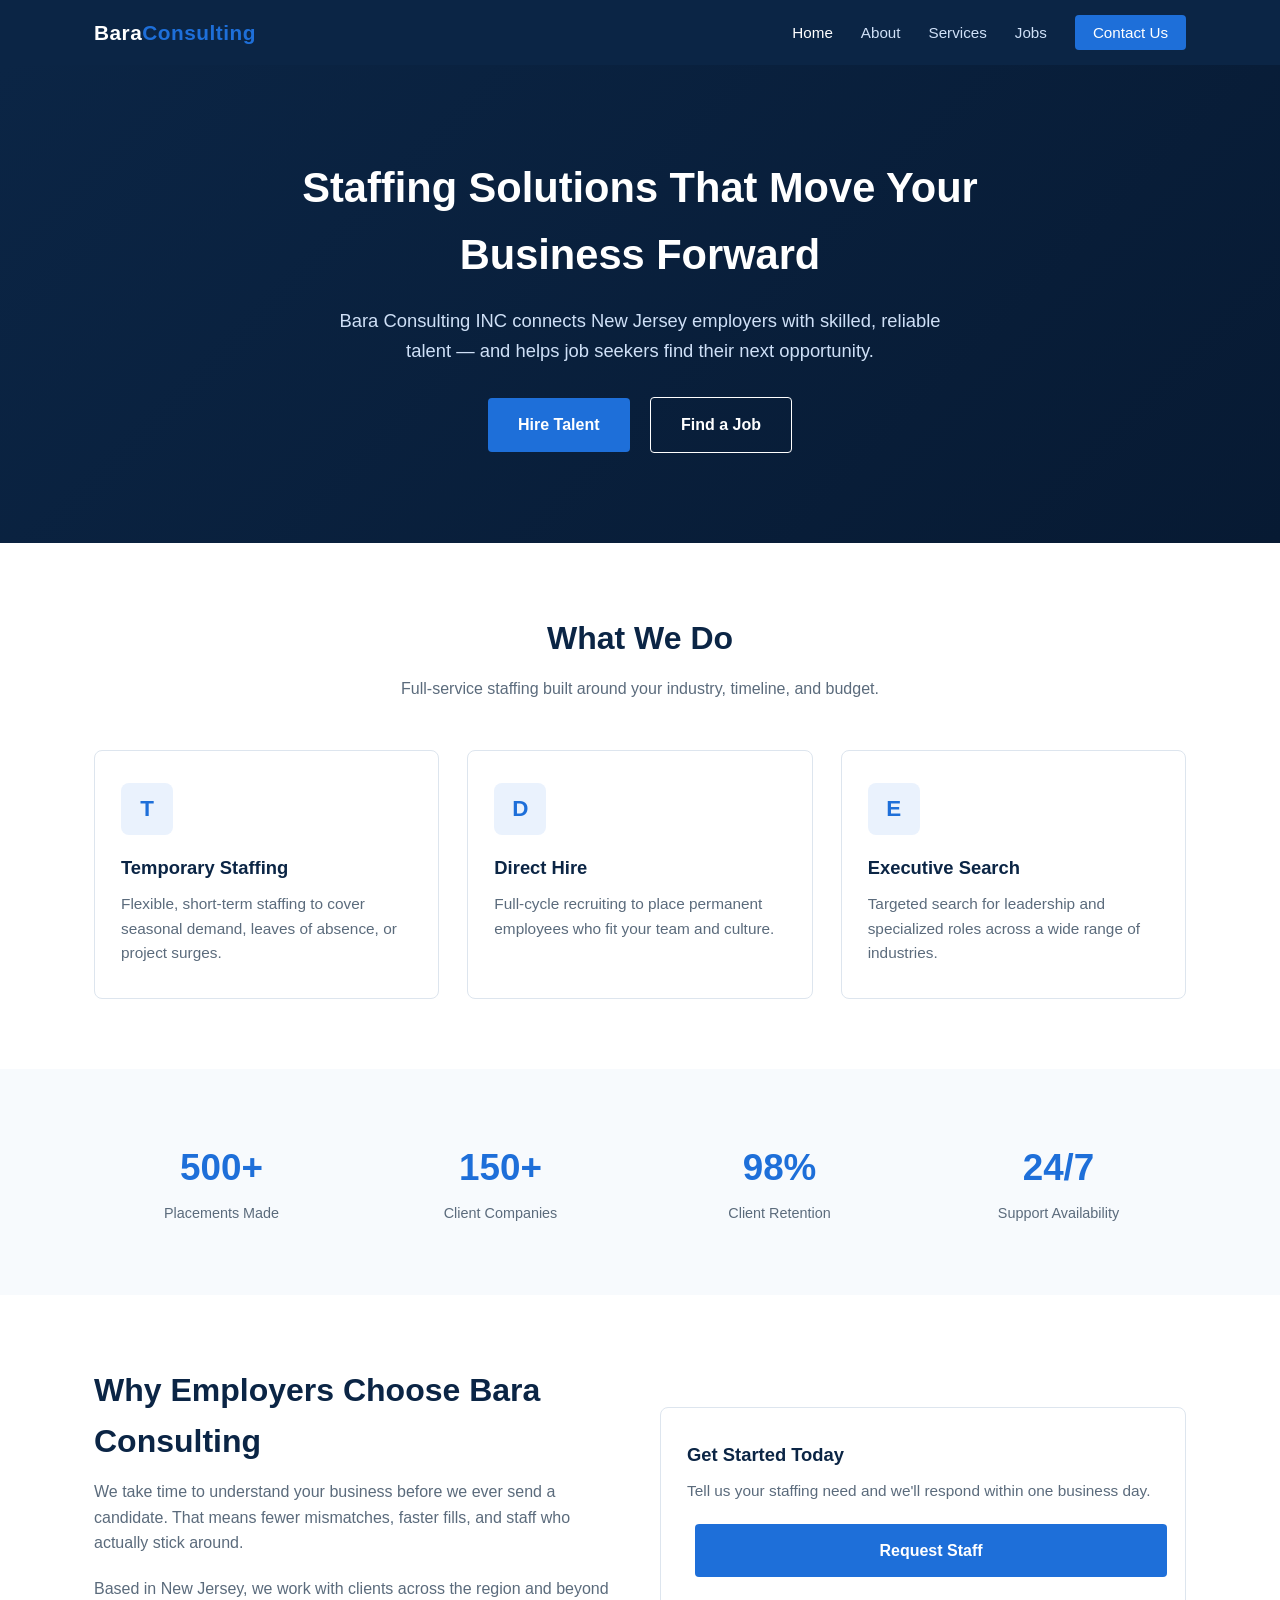
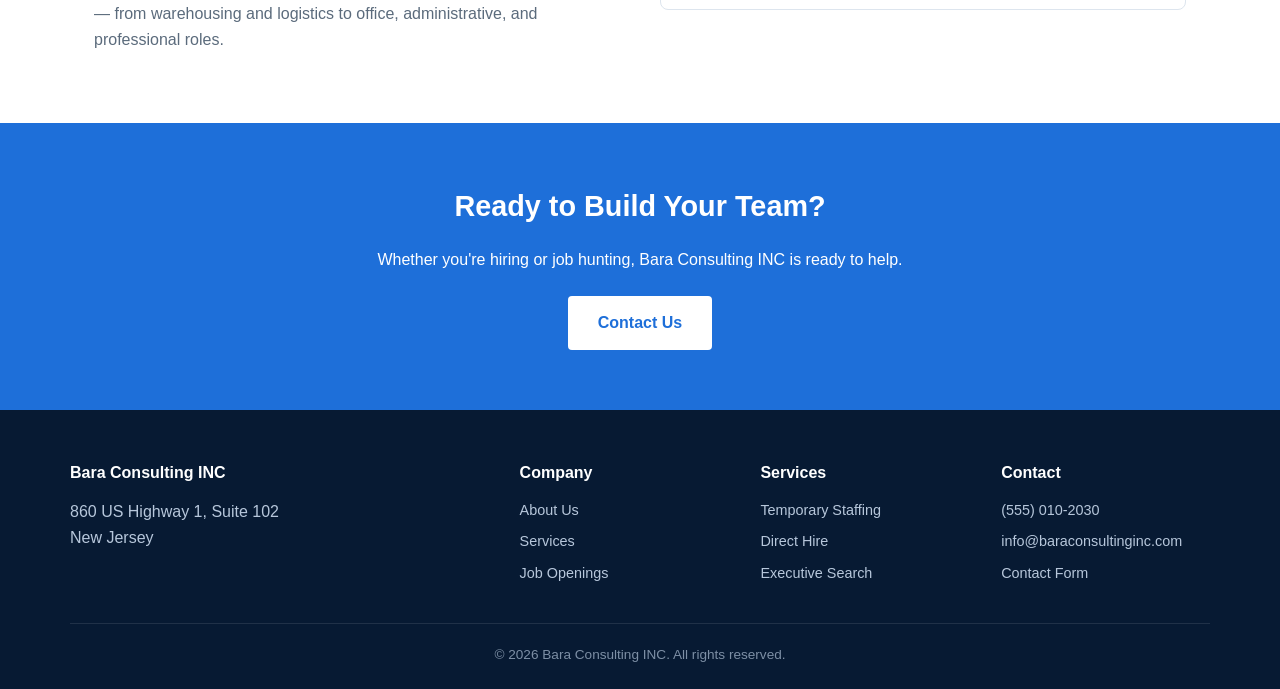
==== index.html @ d2746bca "Initial Bara Consulting INC staffing site" ====
<!DOCTYPE html>
<html lang="en">
<head>
<meta charset="UTF-8">
<meta name="viewport" content="width=device-width, initial-scale=1.0">
<title>Bara Consulting INC | Staffing Solutions New Jersey</title>
<meta name="description" content="Bara Consulting INC connects NJ businesses with qualified talent through temporary, direct-hire, and executive staffing services.">
<link rel="stylesheet" href="css/style.css">
</head>
<body>

<header>
  <div class="navbar">
    <a href="index.html" class="logo">Bara<span>Consulting</span></a>
    <nav>
      <ul>
        <li><a href="index.html" class="active">Home</a></li>
        <li><a href="about.html">About</a></li>
        <li><a href="services.html">Services</a></li>
        <li><a href="jobs.html">Jobs</a></li>
        <li><a href="contact.html" class="nav-cta">Contact Us</a></li>
      </ul>
    </nav>
  </div>
</header>

<section class="hero">
  <div class="container">
    <h1>Staffing Solutions That Move Your Business Forward</h1>
    <p>Bara Consulting INC connects New Jersey employers with skilled, reliable talent — and helps job seekers find their next opportunity.</p>
    <a href="contact.html" class="btn">Hire Talent</a>
    <a href="jobs.html" class="btn btn-outline">Find a Job</a>
  </div>
</section>

<section>
  <div class="container">
    <h2 class="section-title">What We Do</h2>
    <p class="section-sub">Full-service staffing built around your industry, timeline, and budget.</p>
    <div class="grid-3">
      <div class="card">
        <div class="icon">T</div>
        <h3>Temporary Staffing</h3>
        <p>Flexible, short-term staffing to cover seasonal demand, leaves of absence, or project surges.</p>
      </div>
      <div class="card">
        <div class="icon">D</div>
        <h3>Direct Hire</h3>
        <p>Full-cycle recruiting to place permanent employees who fit your team and culture.</p>
      </div>
      <div class="card">
        <div class="icon">E</div>
        <h3>Executive Search</h3>
        <p>Targeted search for leadership and specialized roles across a wide range of industries.</p>
      </div>
    </div>
  </div>
</section>

<section class="bg-light">
  <div class="container">
    <div class="stats">
      <div>
        <div class="num">500+</div>
        <div class="label">Placements Made</div>
      </div>
      <div>
        <div class="num">150+</div>
        <div class="label">Client Companies</div>
      </div>
      <div>
        <div class="num">98%</div>
        <div class="label">Client Retention</div>
      </div>
      <div>
        <div class="num">24/7</div>
        <div class="label">Support Availability</div>
      </div>
    </div>
  </div>
</section>

<section>
  <div class="container grid-2">
    <div>
      <h2 class="section-title" style="text-align:left">Why Employers Choose Bara Consulting</h2>
      <p style="color:var(--gray); margin-bottom:20px;">We take time to understand your business before we ever send a candidate. That means fewer mismatches, faster fills, and staff who actually stick around.</p>
      <p style="color:var(--gray);">Based in New Jersey, we work with clients across the region and beyond — from warehousing and logistics to office, administrative, and professional roles.</p>
    </div>
    <div class="card">
      <h3>Get Started Today</h3>
      <p style="margin-bottom:20px;">Tell us your staffing need and we'll respond within one business day.</p>
      <a href="contact.html" class="btn" style="width:100%; text-align:center;">Request Staff</a>
    </div>
  </div>
</section>

<div class="cta-band">
  <h2>Ready to Build Your Team?</h2>
  <p style="margin-bottom:24px;">Whether you're hiring or job hunting, Bara Consulting INC is ready to help.</p>
  <a href="contact.html" class="btn">Contact Us</a>
</div>

<footer>
  <div class="footer-grid">
    <div>
      <h4>Bara Consulting INC</h4>
      <p>860 US Highway 1, Suite 102<br>New Jersey</p>
    </div>
    <div>
      <h4>Company</h4>
      <ul>
        <li><a href="about.html">About Us</a></li>
        <li><a href="services.html">Services</a></li>
        <li><a href="jobs.html">Job Openings</a></li>
      </ul>
    </div>
    <div>
      <h4>Services</h4>
      <ul>
        <li><a href="services.html">Temporary Staffing</a></li>
        <li><a href="services.html">Direct Hire</a></li>
        <li><a href="services.html">Executive Search</a></li>
      </ul>
    </div>
    <div>
      <h4>Contact</h4>
      <ul>
        <li>(555) 010-2030</li>
        <li>info@baraconsultinginc.com</li>
        <li><a href="contact.html">Contact Form</a></li>
      </ul>
    </div>
  </div>
  <div class="footer-bottom">&copy; 2026 Bara Consulting INC. All rights reserved.</div>
</footer>

</body>
</html>
---- css/style.css ----
:root {
  --navy: #0b2545;
  --navy-dark: #071a33;
  --blue: #1e6fd9;
  --blue-light: #eaf2fd;
  --gray: #5b6b7c;
  --border: #dde5ee;
  --bg: #ffffff;
}

* { box-sizing: border-box; margin: 0; padding: 0; }

body {
  font-family: "Segoe UI", Arial, sans-serif;
  color: #1b2733;
  background: var(--bg);
  line-height: 1.6;
}

a { text-decoration: none; color: inherit; }
ul { list-style: none; }
img { max-width: 100%; }

.container {
  max-width: 1140px;
  margin: 0 auto;
  padding: 0 24px;
}

/* Header */
header {
  background: var(--navy);
  position: sticky;
  top: 0;
  z-index: 100;
}

.navbar {
  display: flex;
  align-items: center;
  justify-content: space-between;
  padding: 16px 24px;
  max-width: 1140px;
  margin: 0 auto;
}

.logo {
  color: #fff;
  font-size: 1.3rem;
  font-weight: 700;
  letter-spacing: 0.5px;
}
.logo span { color: var(--blue); }

.navbar nav ul {
  display: flex;
  gap: 28px;
}

.navbar nav a {
  color: #cfe0f7;
  font-weight: 500;
  font-size: 0.95rem;
  transition: color 0.15s;
}
.navbar nav a:hover, .navbar nav a.active { color: #fff; }

.nav-cta {
  background: var(--blue);
  color: #fff !important;
  padding: 9px 18px;
  border-radius: 4px;
  font-weight: 600;
}
.nav-cta:hover { background: #1558ad; }

/* Hero */
.hero {
  background: linear-gradient(135deg, var(--navy) 0%, var(--navy-dark) 100%);
  color: #fff;
  padding: 90px 24px;
  text-align: center;
}
.hero h1 {
  font-size: 2.6rem;
  margin-bottom: 18px;
  max-width: 760px;
  margin-left: auto;
  margin-right: auto;
}
.hero p {
  font-size: 1.15rem;
  color: #cfe0f7;
  max-width: 640px;
  margin: 0 auto 32px;
}
.btn {
  display: inline-block;
  background: var(--blue);
  color: #fff;
  padding: 14px 30px;
  border-radius: 4px;
  font-weight: 600;
  margin: 0 8px;
  transition: background 0.15s;
}
.btn:hover { background: #1558ad; }
.btn-outline {
  background: transparent;
  border: 1px solid #fff;
}
.btn-outline:hover { background: rgba(255,255,255,0.1); }

/* Page header (non-home) */
.page-header {
  background: var(--navy);
  color: #fff;
  padding: 60px 24px;
  text-align: center;
}
.page-header h1 { font-size: 2.1rem; margin-bottom: 10px; }
.page-header p { color: #cfe0f7; }

/* Sections */
section { padding: 70px 24px; }
.section-title {
  text-align: center;
  font-size: 2rem;
  color: var(--navy);
  margin-bottom: 12px;
}
.section-sub {
  text-align: center;
  color: var(--gray);
  max-width: 620px;
  margin: 0 auto 48px;
}

.grid-3 {
  display: grid;
  grid-template-columns: repeat(3, 1fr);
  gap: 28px;
}
.grid-2 {
  display: grid;
  grid-template-columns: 1fr 1fr;
  gap: 40px;
  align-items: center;
}

.card {
  border: 1px solid var(--border);
  border-radius: 8px;
  padding: 32px 26px;
  background: #fff;
  transition: box-shadow 0.15s, transform 0.15s;
}
.card:hover { box-shadow: 0 8px 24px rgba(11,37,69,0.08); transform: translateY(-3px); }
.card .icon {
  width: 52px;
  height: 52px;
  border-radius: 8px;
  background: var(--blue-light);
  color: var(--blue);
  display: flex;
  align-items: center;
  justify-content: center;
  font-size: 1.4rem;
  margin-bottom: 18px;
  font-weight: 700;
}
.card h3 { color: var(--navy); margin-bottom: 10px; font-size: 1.15rem; }
.card p { color: var(--gray); font-size: 0.96rem; }

.bg-light { background: #f7fafd; }

.stats {
  display: grid;
  grid-template-columns: repeat(4, 1fr);
  gap: 24px;
  text-align: center;
}
.stats .num { font-size: 2.3rem; font-weight: 700; color: var(--blue); }
.stats .label { color: var(--gray); font-size: 0.9rem; margin-top: 4px; }

.cta-band {
  background: var(--blue);
  color: #fff;
  text-align: center;
  padding: 60px 24px;
}
.cta-band h2 { margin-bottom: 18px; font-size: 1.8rem; }
.cta-band .btn { background: #fff; color: var(--blue); }
.cta-band .btn:hover { background: #eaf2fd; }

/* Jobs list */
.job {
  border: 1px solid var(--border);
  border-radius: 8px;
  padding: 24px;
  margin-bottom: 18px;
  display: flex;
  justify-content: space-between;
  align-items: center;
  flex-wrap: wrap;
  gap: 12px;
}
.job h3 { color: var(--navy); margin-bottom: 6px; }
.job .meta { color: var(--gray); font-size: 0.9rem; }
.job .tag {
  display: inline-block;
  background: var(--blue-light);
  color: var(--blue);
  font-size: 0.78rem;
  font-weight: 600;
  padding: 3px 10px;
  border-radius: 20px;
  margin-right: 6px;
}

/* Forms */
.form-box {
  max-width: 640px;
  margin: 0 auto;
  border: 1px solid var(--border);
  border-radius: 10px;
  padding: 40px;
}
label { display: block; font-weight: 600; margin-bottom: 6px; font-size: 0.9rem; color: var(--navy); }
input, textarea, select {
  width: 100%;
  padding: 11px 14px;
  border: 1px solid var(--border);
  border-radius: 5px;
  margin-bottom: 20px;
  font-family: inherit;
  font-size: 0.95rem;
}
textarea { resize: vertical; min-height: 120px; }

.contact-info {
  display: grid;
  grid-template-columns: 1fr 1fr;
  gap: 32px;
  margin-bottom: 50px;
}
.info-card {
  text-align: center;
  padding: 24px;
}
.info-card .icon {
  margin: 0 auto 14px;
}
.info-card h3 { color: var(--navy); margin-bottom: 6px; }
.info-card p { color: var(--gray); }

/* Footer */
footer {
  background: var(--navy-dark);
  color: #b7c7db;
  padding: 50px 24px 24px;
}
.footer-grid {
  display: grid;
  grid-template-columns: 2fr 1fr 1fr 1fr;
  gap: 32px;
  max-width: 1140px;
  margin: 0 auto 30px;
}
.footer-grid h4 { color: #fff; margin-bottom: 14px; font-size: 1rem; }
.footer-grid li { margin-bottom: 8px; font-size: 0.9rem; }
.footer-grid a:hover { color: #fff; }
.footer-bottom {
  border-top: 1px solid rgba(255,255,255,0.1);
  max-width: 1140px;
  margin: 0 auto;
  padding-top: 20px;
  font-size: 0.85rem;
  text-align: center;
  color: #7d8fa5;
}

@media (max-width: 860px) {
  .navbar nav ul { display: none; }
  .grid-3 { grid-template-columns: 1fr; }
  .grid-2 { grid-template-columns: 1fr; }
  .stats { grid-template-columns: repeat(2, 1fr); }
  .contact-info { grid-template-columns: 1fr; }
  .footer-grid { grid-template-columns: 1fr 1fr; }
  .hero h1 { font-size: 2rem; }
}
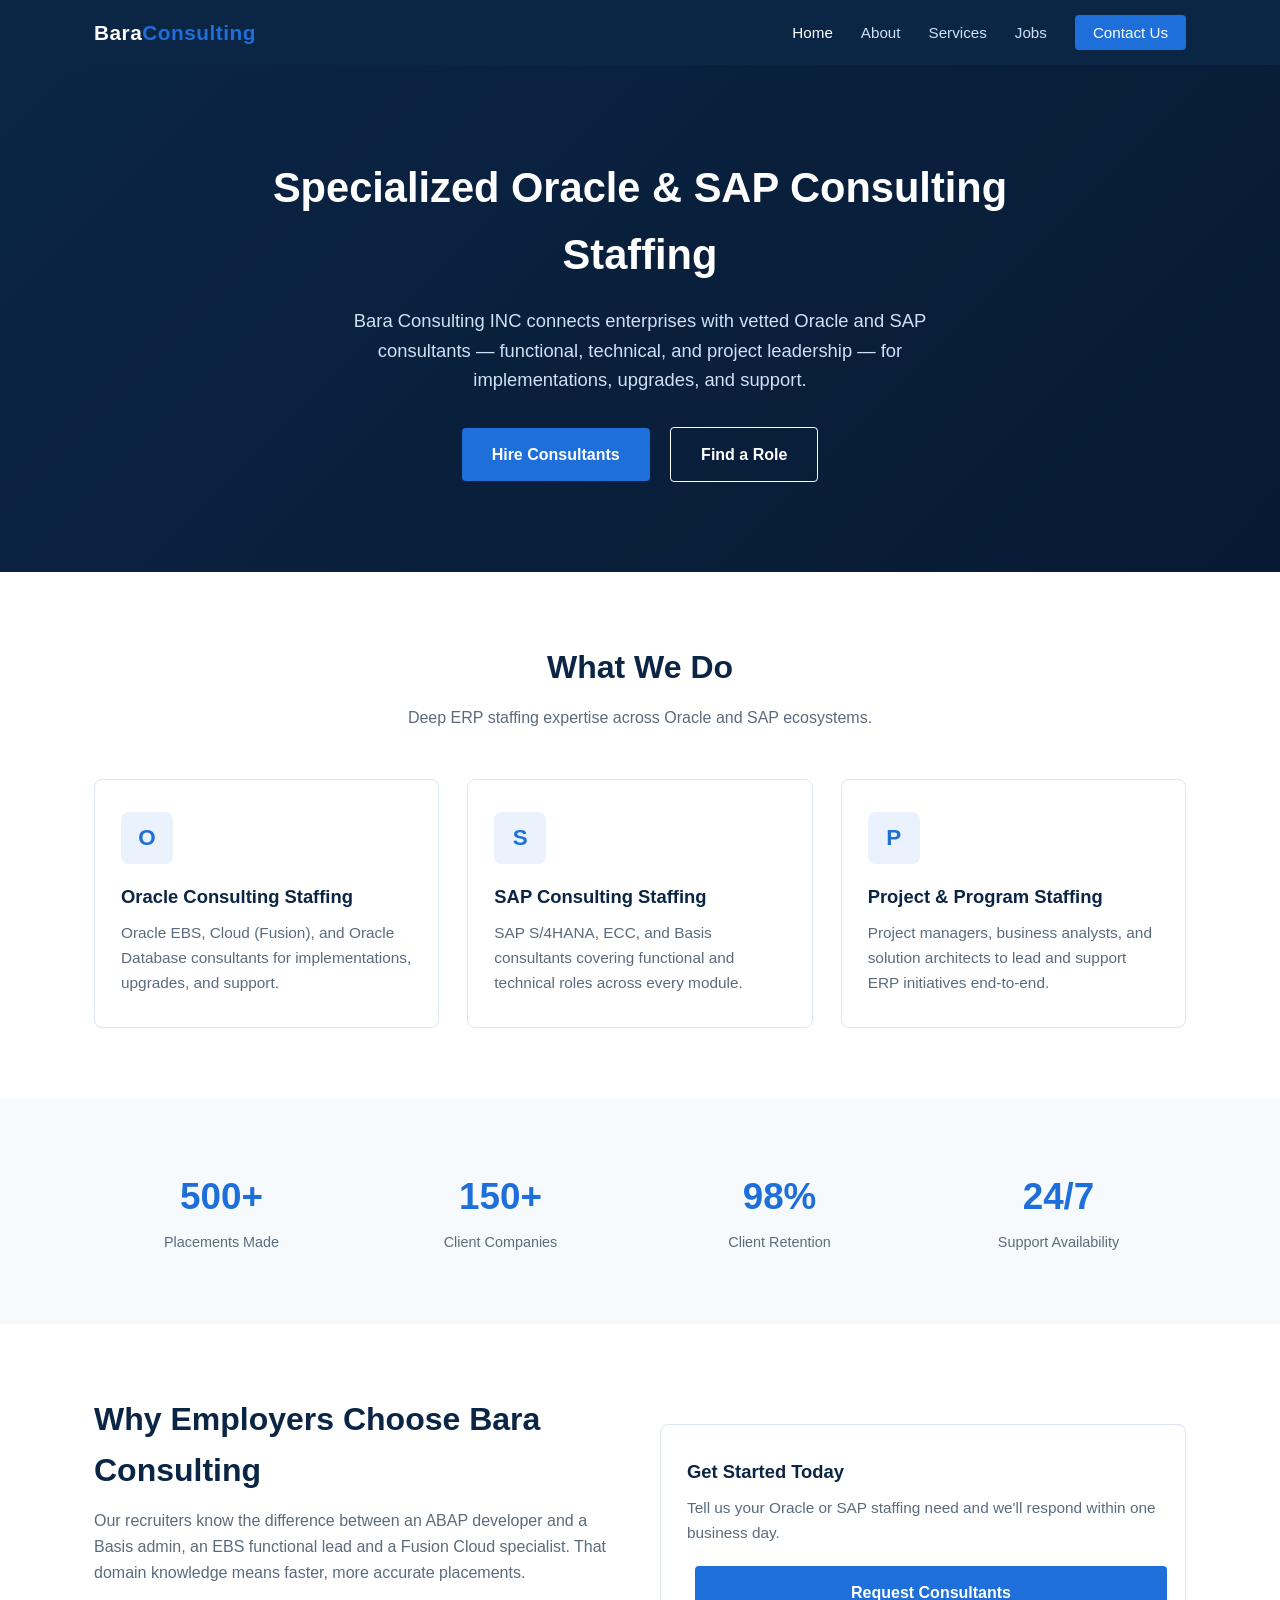
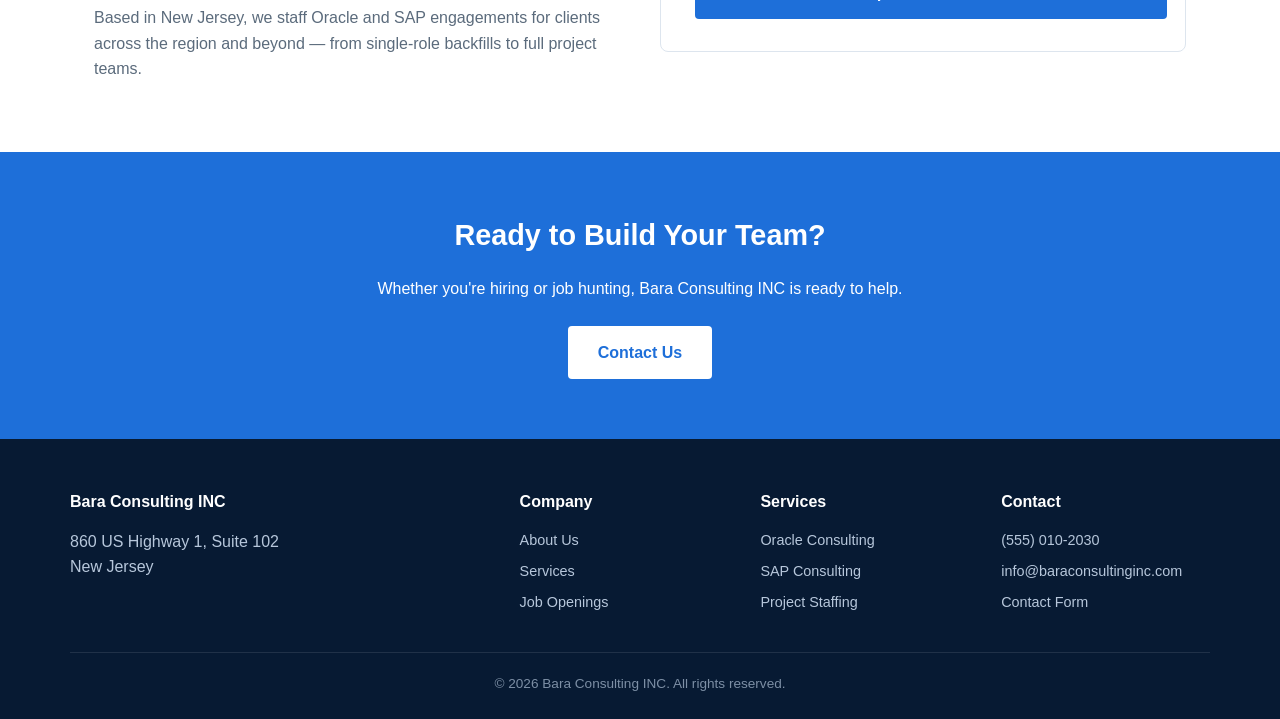
==== commit d8240a4a: "Pivot content to Oracle/SAP ERP consulting staffing" ====
--- a/index.html
+++ b/index.html
@@ -3,8 +3,8 @@
 <head>
 <meta charset="UTF-8">
 <meta name="viewport" content="width=device-width, initial-scale=1.0">
-<title>Bara Consulting INC | Staffing Solutions New Jersey</title>
-<meta name="description" content="Bara Consulting INC connects NJ businesses with qualified talent through temporary, direct-hire, and executive staffing services.">
+<title>Bara Consulting INC | Oracle &amp; SAP Consulting Staffing</title>
+<meta name="description" content="Bara Consulting INC provides specialized Oracle and SAP consulting staffing for enterprises across New Jersey and beyond.">
 <link rel="stylesheet" href="css/style.css">
 </head>
 <body>
@@ -26,32 +26,32 @@
 
 <section class="hero">
   <div class="container">
-    <h1>Staffing Solutions That Move Your Business Forward</h1>
-    <p>Bara Consulting INC connects New Jersey employers with skilled, reliable talent — and helps job seekers find their next opportunity.</p>
-    <a href="contact.html" class="btn">Hire Talent</a>
-    <a href="jobs.html" class="btn btn-outline">Find a Job</a>
+    <h1>Specialized Oracle &amp; SAP Consulting Staffing</h1>
+    <p>Bara Consulting INC connects enterprises with vetted Oracle and SAP consultants — functional, technical, and project leadership — for implementations, upgrades, and support.</p>
+    <a href="contact.html" class="btn">Hire Consultants</a>
+    <a href="jobs.html" class="btn btn-outline">Find a Role</a>
   </div>
 </section>
 
 <section>
   <div class="container">
     <h2 class="section-title">What We Do</h2>
-    <p class="section-sub">Full-service staffing built around your industry, timeline, and budget.</p>
+    <p class="section-sub">Deep ERP staffing expertise across Oracle and SAP ecosystems.</p>
     <div class="grid-3">
       <div class="card">
-        <div class="icon">T</div>
-        <h3>Temporary Staffing</h3>
-        <p>Flexible, short-term staffing to cover seasonal demand, leaves of absence, or project surges.</p>
+        <div class="icon">O</div>
+        <h3>Oracle Consulting Staffing</h3>
+        <p>Oracle EBS, Cloud (Fusion), and Oracle Database consultants for implementations, upgrades, and support.</p>
       </div>
       <div class="card">
-        <div class="icon">D</div>
-        <h3>Direct Hire</h3>
-        <p>Full-cycle recruiting to place permanent employees who fit your team and culture.</p>
+        <div class="icon">S</div>
+        <h3>SAP Consulting Staffing</h3>
+        <p>SAP S/4HANA, ECC, and Basis consultants covering functional and technical roles across every module.</p>
       </div>
       <div class="card">
-        <div class="icon">E</div>
-        <h3>Executive Search</h3>
-        <p>Targeted search for leadership and specialized roles across a wide range of industries.</p>
+        <div class="icon">P</div>
+        <h3>Project &amp; Program Staffing</h3>
+        <p>Project managers, business analysts, and solution architects to lead and support ERP initiatives end-to-end.</p>
       </div>
     </div>
   </div>
@@ -84,13 +84,13 @@
   <div class="container grid-2">
     <div>
       <h2 class="section-title" style="text-align:left">Why Employers Choose Bara Consulting</h2>
-      <p style="color:var(--gray); margin-bottom:20px;">We take time to understand your business before we ever send a candidate. That means fewer mismatches, faster fills, and staff who actually stick around.</p>
-      <p style="color:var(--gray);">Based in New Jersey, we work with clients across the region and beyond — from warehousing and logistics to office, administrative, and professional roles.</p>
+      <p style="color:var(--gray); margin-bottom:20px;">Our recruiters know the difference between an ABAP developer and a Basis admin, an EBS functional lead and a Fusion Cloud specialist. That domain knowledge means faster, more accurate placements.</p>
+      <p style="color:var(--gray);">Based in New Jersey, we staff Oracle and SAP engagements for clients across the region and beyond — from single-role backfills to full project teams.</p>
     </div>
     <div class="card">
       <h3>Get Started Today</h3>
-      <p style="margin-bottom:20px;">Tell us your staffing need and we'll respond within one business day.</p>
-      <a href="contact.html" class="btn" style="width:100%; text-align:center;">Request Staff</a>
+      <p style="margin-bottom:20px;">Tell us your Oracle or SAP staffing need and we'll respond within one business day.</p>
+      <a href="contact.html" class="btn" style="width:100%; text-align:center;">Request Consultants</a>
     </div>
   </div>
 </section>
@@ -118,9 +118,9 @@
     <div>
       <h4>Services</h4>
       <ul>
-        <li><a href="services.html">Temporary Staffing</a></li>
-        <li><a href="services.html">Direct Hire</a></li>
-        <li><a href="services.html">Executive Search</a></li>
+        <li><a href="services.html">Oracle Consulting</a></li>
+        <li><a href="services.html">SAP Consulting</a></li>
+        <li><a href="services.html">Project Staffing</a></li>
       </ul>
     </div>
     <div>
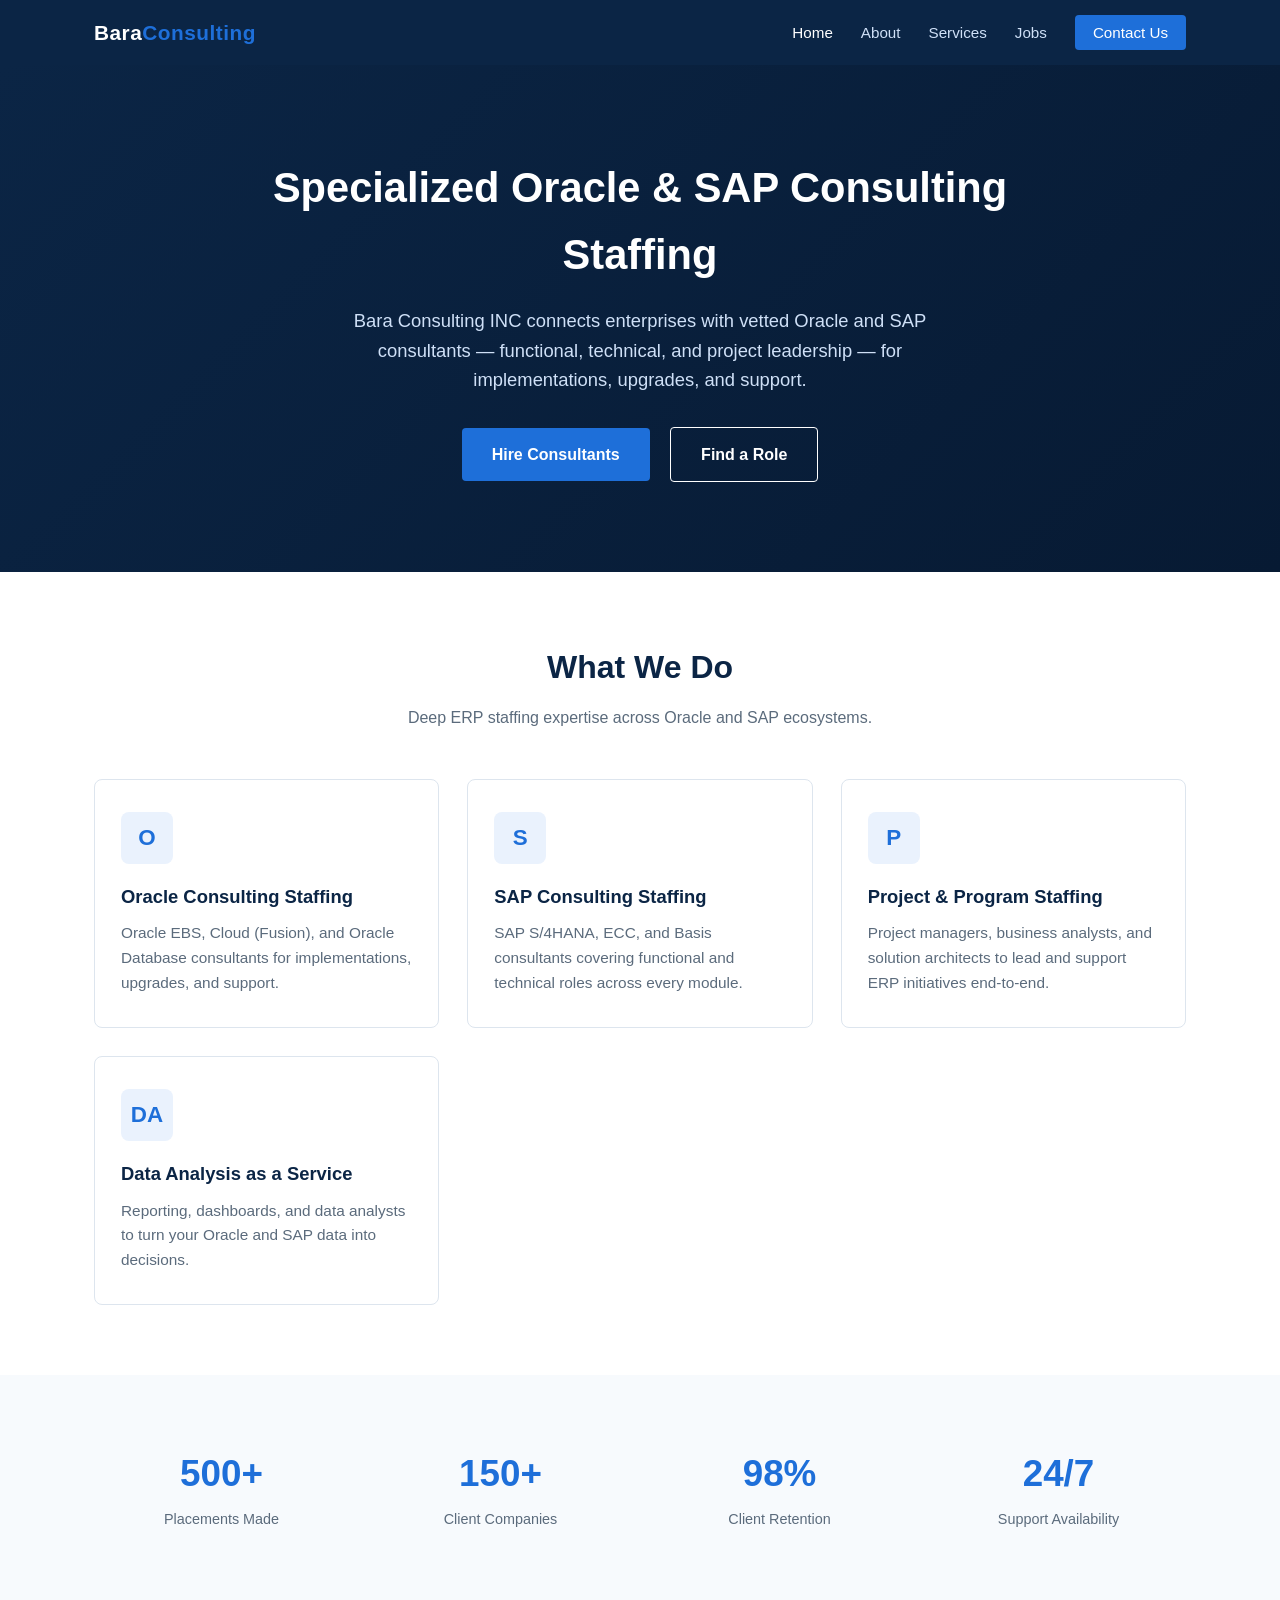
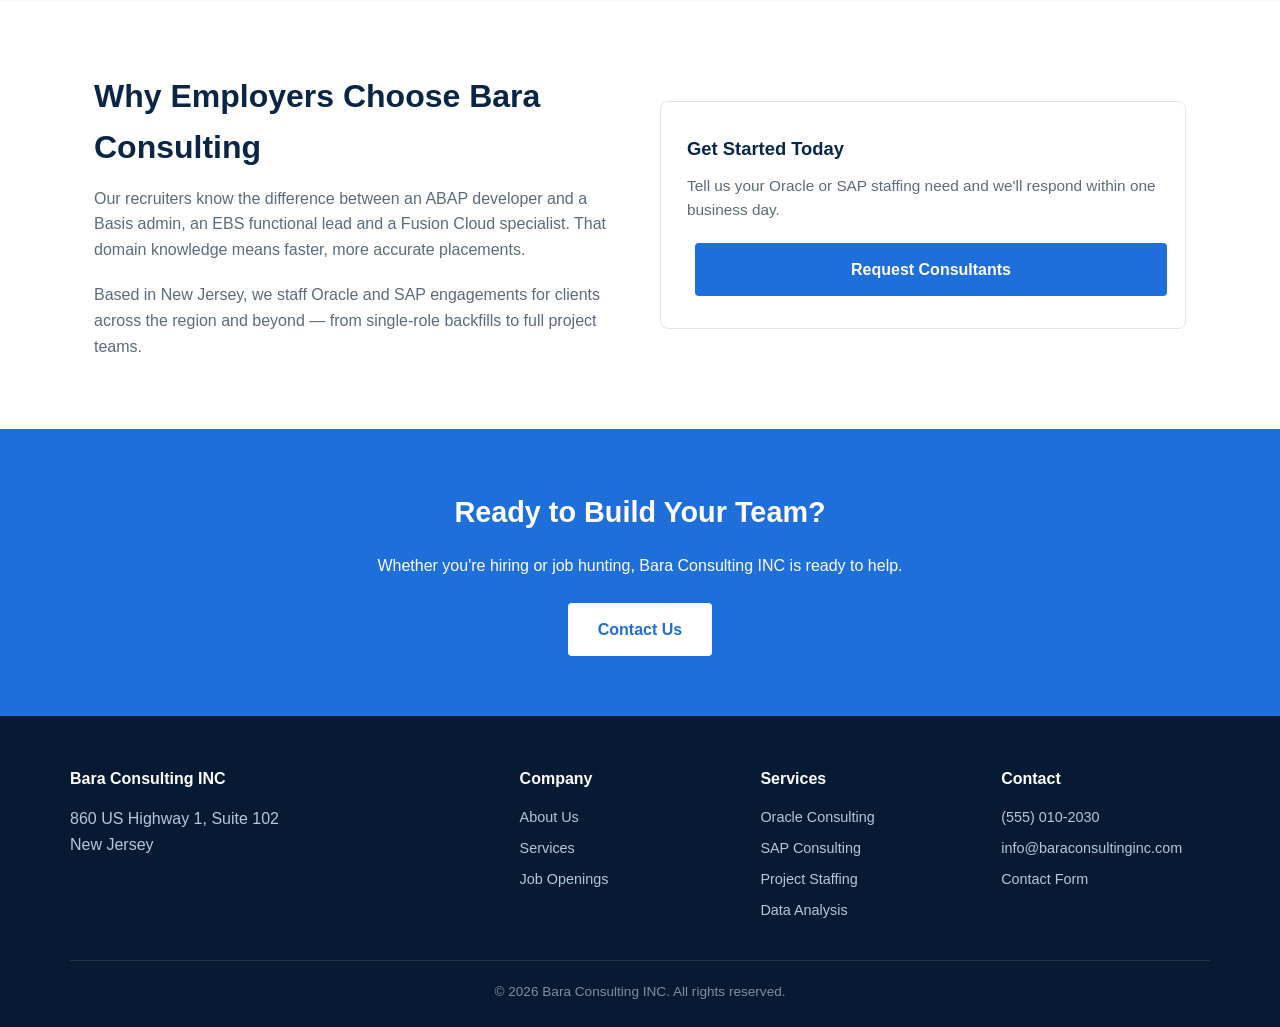
==== commit d7b4140b: "Add Data Analysis as a Service offering" ====
--- a/index.html
+++ b/index.html
@@ -52,6 +52,11 @@
         <div class="icon">P</div>
         <h3>Project &amp; Program Staffing</h3>
         <p>Project managers, business analysts, and solution architects to lead and support ERP initiatives end-to-end.</p>
+      </div>
+      <div class="card">
+        <div class="icon">DA</div>
+        <h3>Data Analysis as a Service</h3>
+        <p>Reporting, dashboards, and data analysts to turn your Oracle and SAP data into decisions.</p>
       </div>
     </div>
   </div>
@@ -121,6 +126,7 @@
         <li><a href="services.html">Oracle Consulting</a></li>
         <li><a href="services.html">SAP Consulting</a></li>
         <li><a href="services.html">Project Staffing</a></li>
+        <li><a href="services.html">Data Analysis</a></li>
       </ul>
     </div>
     <div>
